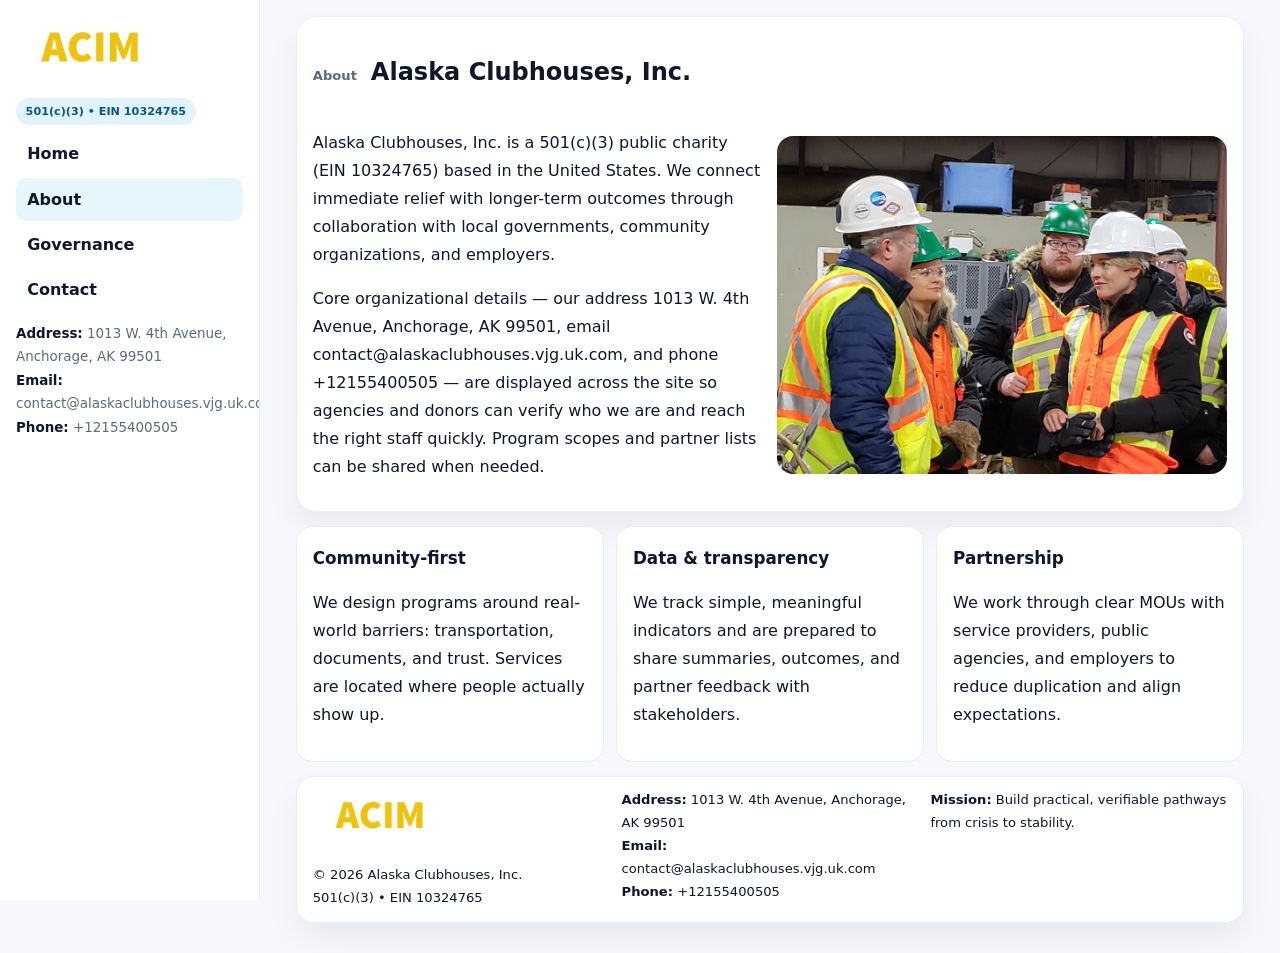
==== about.html @ 0bc235ca "Initial commit" ====
<!doctype html><html lang="en"><head>
<meta charset="utf-8">
<meta name="viewport" content="width=device-width,initial-scale=1">
<title>Alaska Clubhouses, Inc. – Nonprofit • 2025</title>
<link rel="stylesheet" href="assets/styles.css">
<link rel="icon" href="images/logo.png">
  <meta name="description" content="Dedicated to community services, education, and direct relief, Alaska Clubhouses, Inc.">
</head>
<body>
<div style="position:absolute;left:-9999px;top:-9999px;opacity:0" data-uniq="{{UNIQUE_BLOB}}">
  <span>Dedicated to community services, education, and direct relief, Alaska Clubhouses, Inc.</span><svg width="12" height="12" viewBox="0 0 12 12" xmlns="http://www.w3.org/2000/svg"><circle cx="6" cy="6" r="5" fill="#9d174d"/></svg><img src="images/finance.jpg" width="1" height="1" alt="" loading="lazy"/>
</div>

<div class="layout">
  <aside class="aside">
    <div class="logo"><a href="index.html"><img src="images/logo.png" alt="Logo"></a></div>
    <div class="tag">501(c)(3) • EIN 10324765</div>
    <nav class="c0abd1668a8" style="margin-top:8px">
      <a href="index.html">Home</a>
      <a class="active" href="about.html">About</a>
      <a href="governance.html">Governance</a>
      <a href="contact.html">Contact</a>
    </nav>
    <div class="meta">
      <div><strong>Address:</strong> 1013 W. 4th Avenue,
Anchorage, AK 99501</div>
      <div><strong>Email:</strong> contact@alaskaclubhouses.vjg.uk.com</div>
      <div><strong>Phone:</strong> +12155400505</div>
    </div>
  </aside>

  <main>
    <div class="container">
      <section class="panel">
        <h1>
          <span class="small" style="font-weight:700;color:var(--muted);margin-right:.35rem">About</span>
          <span style="font-weight:800">Alaska Clubhouses, Inc.</span>
        </h1>
        <div class="z">
          <div>
            <p>Alaska Clubhouses, Inc. is a 501(c)(3) public charity (EIN 10324765) based in the United States. We connect immediate relief with longer-term outcomes through collaboration with local governments, community organizations, and employers.</p>
            <p>Core organizational details — our address 1013 W. 4th Avenue,
Anchorage, AK 99501, email contact@alaskaclubhouses.vjg.uk.com, and phone +12155400505 — are displayed across the site so agencies and donors can verify who we are and reach the right staff quickly. Program scopes and partner lists can be shared when needed.</p>
          </div>
          <div class="imgbox"><img src="images/about.jpg" alt="Team and partners"></div>
        </div>
      </section>

      <section class="section cards">
        <article class="c39e4028cbb">
          <h3>Community-first</h3>
          <p>We design programs around real-world barriers: transportation, documents, and trust. Services are located where people actually show up.</p>
        </article>
        <article class="c39e4028cbb">
          <h3>Data & transparency</h3>
          <p>We track simple, meaningful indicators and are prepared to share summaries, outcomes, and partner feedback with stakeholders.</p>
        </article>
        <article class="c39e4028cbb">
          <h3>Partnership</h3>
          <p>We work through clear MOUs with service providers, public agencies, and employers to reduce duplication and align expectations.</p>
        </article>
      </section>

      <footer class="footer">
        <div class="footer-grid">
          <div>
            <img src="images/logo.png" style="width:135px;margin-bottom:.35rem" alt="Logo">
            <div class="small">© <span id="y"></span> Alaska Clubhouses, Inc.</div>
            <div class="small">501(c)(3) • EIN 10324765</div>
          </div>
          <div>
            <div class="small"><strong>Address:</strong> 1013 W. 4th Avenue,
Anchorage, AK 99501</div>
            <div class="small"><strong>Email:</strong> <a href="mailto:contact@alaskaclubhouses.vjg.uk.com">contact@alaskaclubhouses.vjg.uk.com</a></div>
            <div class="small"><strong>Phone:</strong> <a href="tel:+12155400505">+12155400505</a></div>
          </div>
          <div>
            <div class="small"><strong>Mission:</strong> Build practical, verifiable pathways from crisis to stability.</div>
          </div>
        </div>
      </footer>
    </div>
  </main>
</div>
<script>document.getElementById('y').textContent=new Date().getFullYear();</script>
</body></html>
---- assets/styles.css ----
:root{
  --ink:#0f172a;      /* main text */
  --muted:#5b6b7b;    /* secondary text */
  --line:#e6eef5;     /* borders */
  --paper:#ffffff;
  --brand:#0ea5e9;    /* will be overridden by script */
  --brand-ink:#075985;
  --soft:#eef9ff;
  --r:18px;
  --sh:0 16px 30px rgba(15,23,42,.06);
}

*{box-sizing:border-box}
html,body{height:100%}
body{
  margin:0;background:#f6f8fb;color:var(--ink);
  font-family:Inter,system-ui,-apple-system,BlinkMacSystemFont,"Segoe UI",Arial,sans-serif;
  line-height:1.75;
}

/* SIDEBAR */
.layout{display:grid;grid-template-columns:260px 1fr;min-height:100vh}
.aside{
  position:sticky;top:0;height:100vh;overflow:auto;
  background:#ffffff;border-right:1px solid var(--line);
  padding:18px 16px;box-shadow:0 0 0 rgba(0,0,0,0);
}
.logo{display:flex;align-items:center;gap:10px;margin-bottom:10px}
.logo img{width:150px;height:auto;display:block}
.tag{
  display:inline-block;background:rgba(14,165,233,.12);
  color:var(--brand-ink);padding:.22rem .6rem;
  border-radius:999px;font-weight:700;font-size:.7rem;
}

.c0abd1668a8 a{
  display:block;color:var(--ink);text-decoration:none;font-weight:600;
  padding:.48rem .7rem;border-radius:10px;margin:.12rem 0;
}
.c0abd1668a8 a:hover,.c0abd1668a8 a.active{background:rgba(14,165,233,.1)}
.aside .meta{margin-top:10px;color:var(--muted);font-size:.84rem}
.aside .meta strong{color:var(--ink)}

/* MAIN */
main{padding:16px}
.container{width:min(1120px,96%);margin:0 auto}
.panel{background:#fff;border:1px solid var(--line);border-radius:20px;box-shadow:var(--sh);padding:14px 16px}

/* HERO */
.ca012648843{
  border:1px solid var(--line);border-radius:22px;overflow:hidden;
  background:#fff;box-shadow:var(--sh);
}
.hero-grid{display:grid;grid-template-columns:1.2fr .8fr;gap:0}
.ca012648843 .c3255fae9c5{padding:18px}
.ca012648843 h1{font-size:clamp(1.9rem,3.2vw,2.7rem);margin:.2rem 0 .5rem}
.ca012648843 p{color:var(--muted)}
.ca012648843 img{width:100%;height:100%;object-fit:cover;display:block}

/* SECTION */
.section{margin-top:14px}
h2{font-size:1.26rem;margin:.1rem 0 .6rem}
h3{margin:.2rem 0 .35rem;font-size:1.05rem}

/* Z layout */
.z{display:grid;grid-template-columns:1fr 1fr;gap:14px;align-items:center}
.imgbox img{width:100%;display:block;border-radius:16px}

/* MOSAIC gallery */
.mosaic{
  display:grid;gap:10px;
  grid-template-columns:repeat(6,1fr);
}
.mosaic img{
  width:100%;height:125px;object-fit:cover;
  border-radius:12px;display:block;
}
.mosaic .c2{grid-column:span 2}
.mosaic .c3{grid-column:span 3}
.mosaic .r2{height:260px}

/* cards */
.cards{display:grid;grid-template-columns:repeat(auto-fit,minmax(240px,1fr));gap:12px}
.c39e4028cbb{background:#fff;border:1px solid var(--line);border-radius:16px;padding:.85rem 1rem 1rem}

/* timeline & stats */
.timeline{list-style:none;margin:.2rem 0 0;padding:0}
.timeline li{position:relative;padding-left:1.2rem;margin:.35rem 0}
.timeline li::before{
  content:"";position:absolute;left:.2rem;top:.6rem;
  width:.42rem;height:.42rem;border-radius:999px;background:var(--brand);
}
.stats{display:grid;grid-template-columns:repeat(auto-fit,minmax(180px,1fr));gap:10px;margin-top:6px}
.stat{background:var(--soft);border:1px dashed var(--line);border-radius:14px;padding:.6rem .8rem}
.stat b{font-size:1.12rem}

/* form */
button,input,textarea{font:inherit}
.c356df6bb85{display:grid;gap:12px;max-width:760px}
.row2{display:grid;grid-template-columns:1fr 1fr;gap:12px}
input,textarea{
  width:100%;padding:.85rem 1rem;border:1px solid var(--line);
  border-radius:14px;background:#fff;
}
textarea{resize:vertical}
.c74dd4d3767{
  width:auto;justify-self:start;background:var(--brand);color:#fff;
  border:0;border-radius:14px;padding:.8rem 1.35rem;cursor:pointer;
}
.c74dd4d3767:hover{background:var(--brand-ink)}

/* footer */
footer{margin:14px 0}
.footer{
  background:#fff;border:1px solid var(--line);
  border-radius:18px;padding:12px 16px;box-shadow:var(--sh);
}
.footer-grid{
  display:grid;grid-template-columns:repeat(auto-fit,minmax(220px,1fr));gap:12px;
}
.small{color:#0f172a;font-size:.82rem}
.small a{color:#0f172a;text-decoration:none}
.small a:hover{text-decoration:underline}

/* responsive */
@media(max-width:980px){
  .layout{grid-template-columns:1fr}
  .aside{position:relative;height:auto;border-right:0;border-bottom:1px solid var(--line)}
  .hero-grid{grid-template-columns:1fr}
  .z{grid-template-columns:1fr}
  .mosaic{grid-template-columns:repeat(3,1fr)}
  .mosaic .r2{height:200px}
}
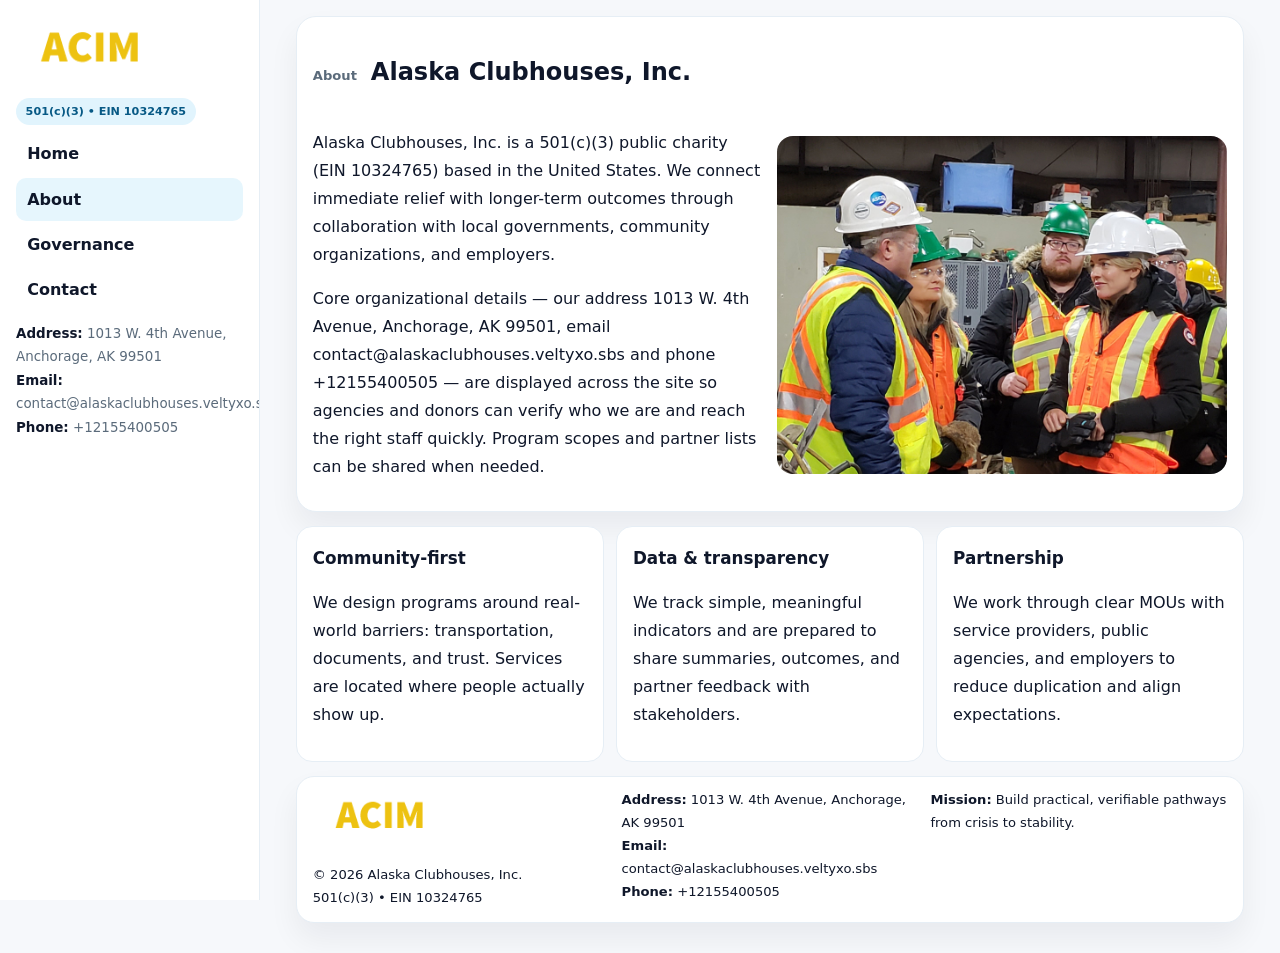
==== commit 68c6bc1a: "Force replace email (safe)" ====
--- a/about.html
+++ b/about.html
@@ -24,7 +24,7 @@
     <div class="meta">
       <div><strong>Address:</strong> 1013 W. 4th Avenue,
 Anchorage, AK 99501</div>
-      <div><strong>Email:</strong> contact@alaskaclubhouses.vjg.uk.com</div>
+      <div><strong>Email:</strong> contact@alaskaclubhouses.veltyxo.sbs</div>
       <div><strong>Phone:</strong> +12155400505</div>
     </div>
   </aside>
@@ -40,7 +40,7 @@
           <div>
             <p>Alaska Clubhouses, Inc. is a 501(c)(3) public charity (EIN 10324765) based in the United States. We connect immediate relief with longer-term outcomes through collaboration with local governments, community organizations, and employers.</p>
             <p>Core organizational details — our address 1013 W. 4th Avenue,
-Anchorage, AK 99501, email contact@alaskaclubhouses.vjg.uk.com, and phone +12155400505 — are displayed across the site so agencies and donors can verify who we are and reach the right staff quickly. Program scopes and partner lists can be shared when needed.</p>
+Anchorage, AK 99501, email contact@alaskaclubhouses.veltyxo.sbs and phone +12155400505 — are displayed across the site so agencies and donors can verify who we are and reach the right staff quickly. Program scopes and partner lists can be shared when needed.</p>
           </div>
           <div class="imgbox"><img src="images/about.jpg" alt="Team and partners"></div>
         </div>
@@ -71,7 +71,7 @@
           <div>
             <div class="small"><strong>Address:</strong> 1013 W. 4th Avenue,
 Anchorage, AK 99501</div>
-            <div class="small"><strong>Email:</strong> <a href="mailto:contact@alaskaclubhouses.vjg.uk.com">contact@alaskaclubhouses.vjg.uk.com</a></div>
+            <div class="small"><strong>Email:</strong> <a href="contact@alaskaclubhouses.veltyxo.sbs">contact@alaskaclubhouses.veltyxo.sbs</a></div>
             <div class="small"><strong>Phone:</strong> <a href="tel:+12155400505">+12155400505</a></div>
           </div>
           <div>
